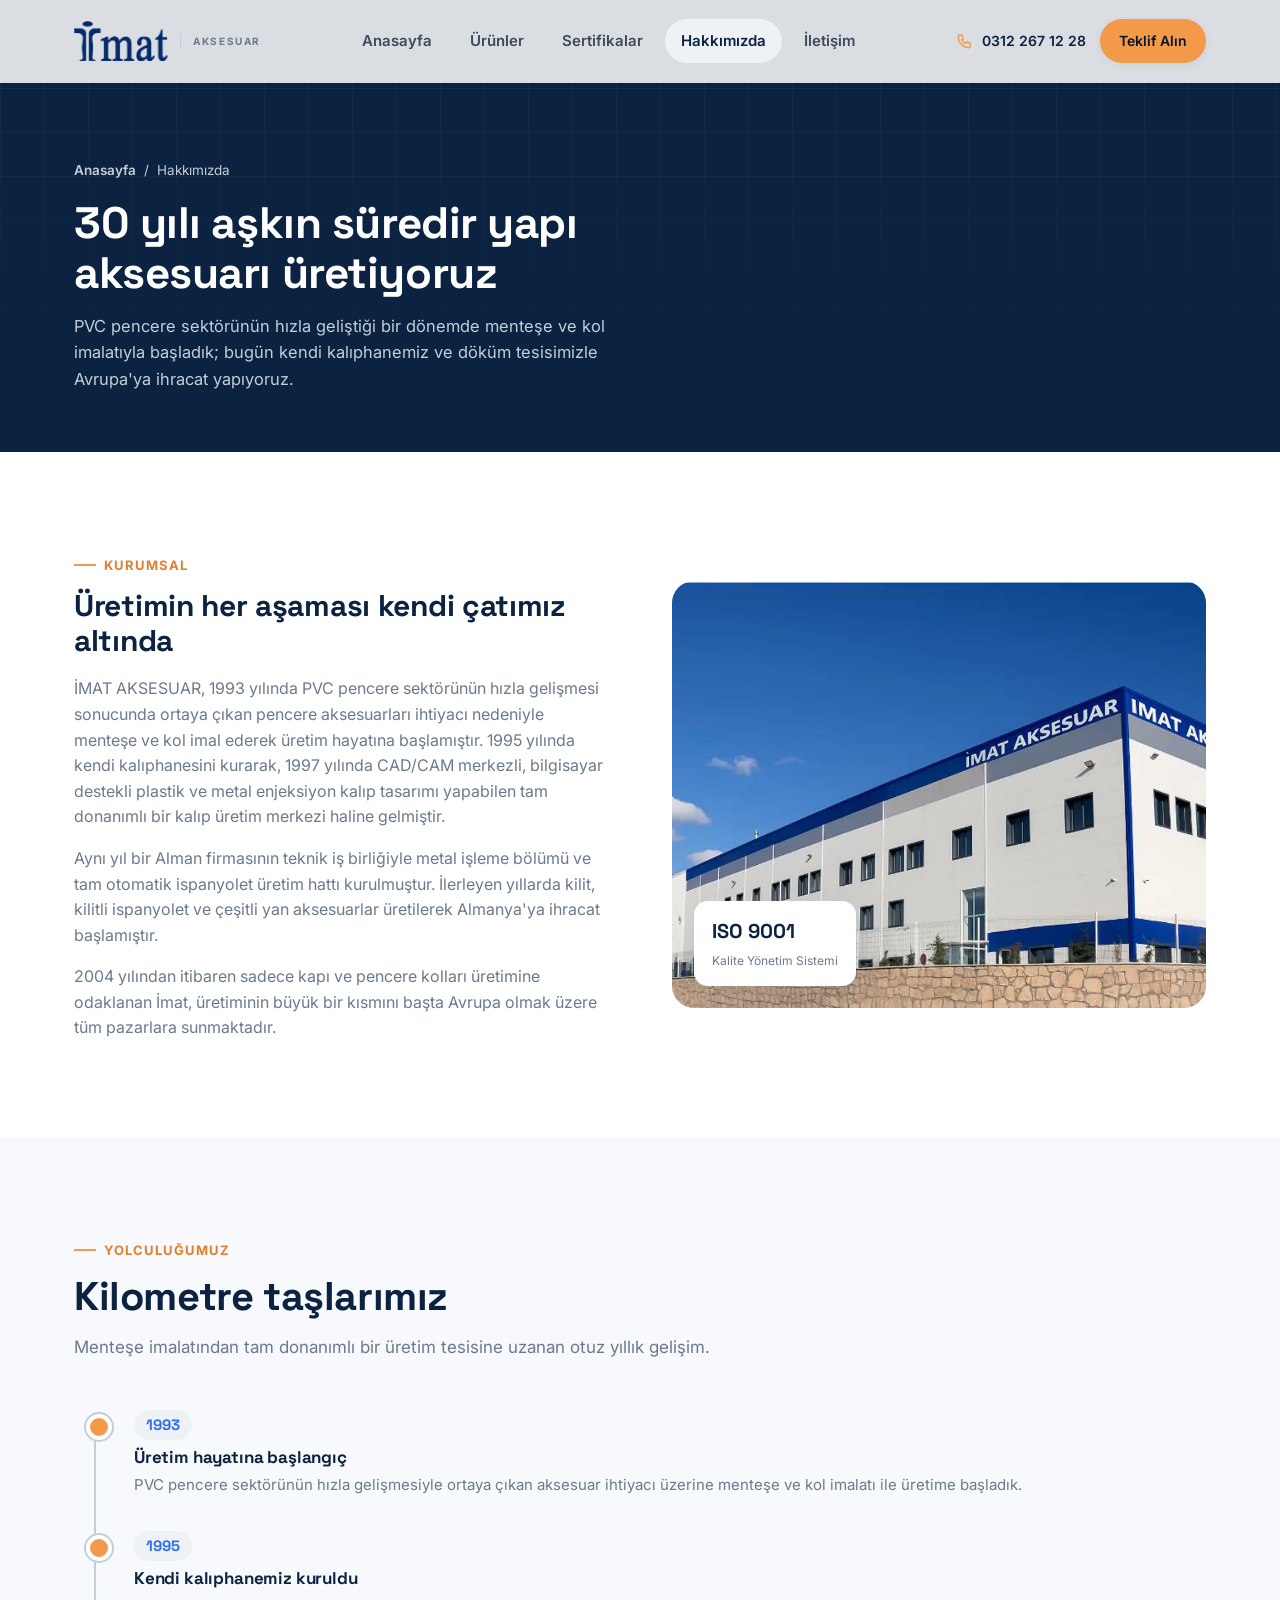
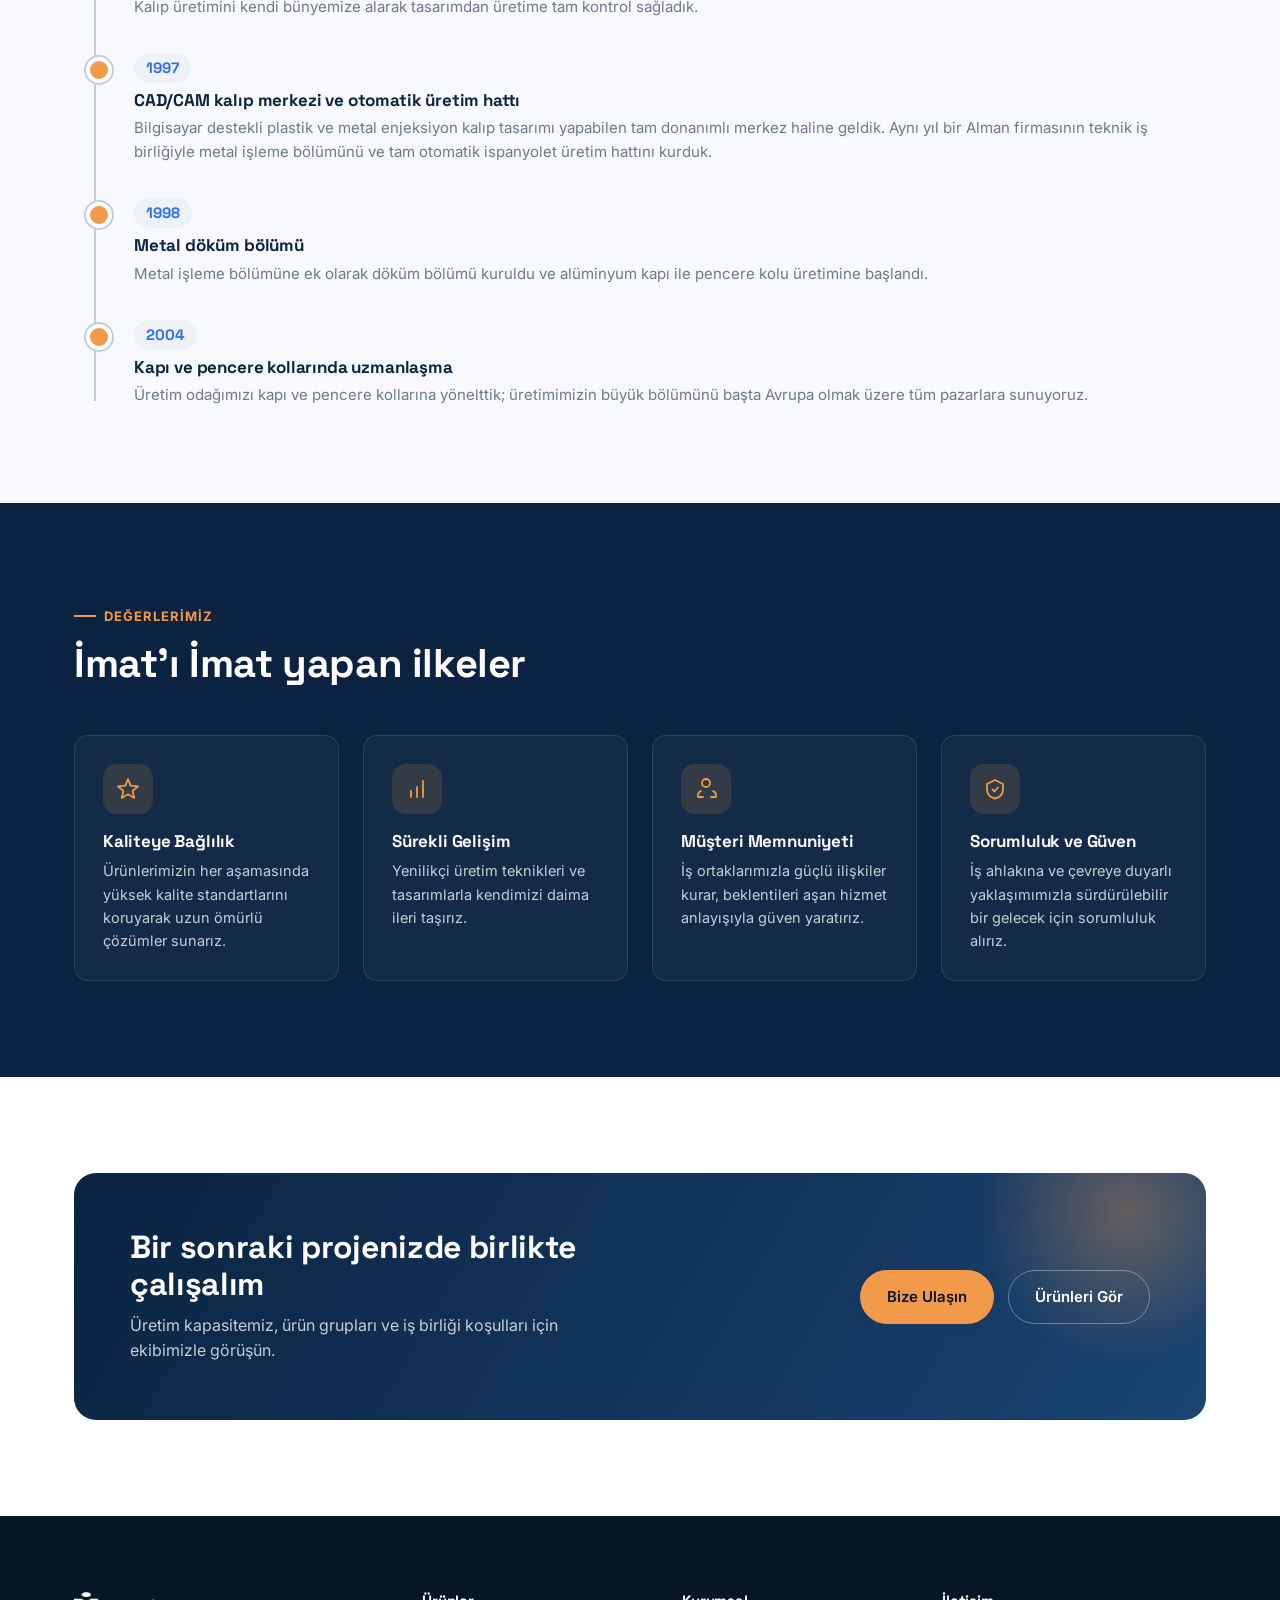
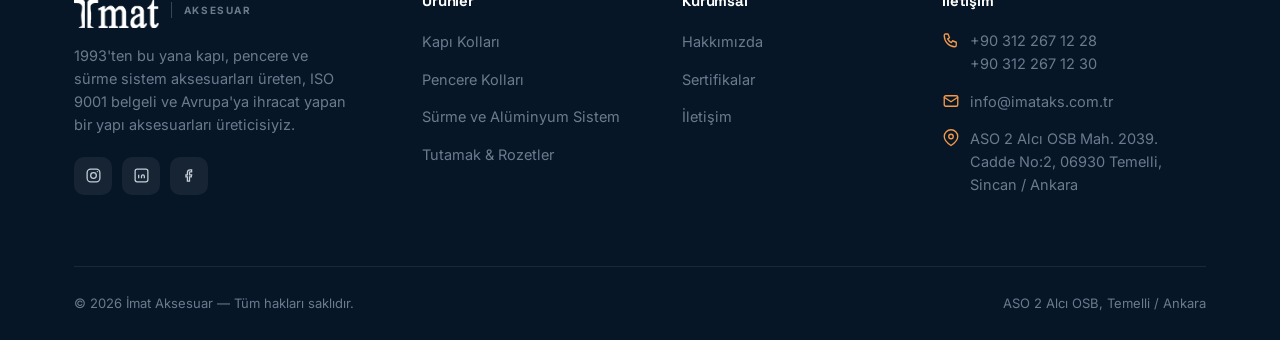
==== hakkimizda.html @ 1dc1c8fb "İmat Aksesuar kurumsal web sitesi yeniden tasarımı Beş sayfalık statik site: anasayfa, ürünler, sert" ====
<!doctype html>
<html lang="tr">
<head>
<meta charset="UTF-8">
<meta name="viewport" content="width=device-width, initial-scale=1.0">
<title>Hakkımızda | İmat Aksesuar</title>
<meta name="description" content="1993'te menteşe ve kol imalatıyla başlayan İmat Aksesuar, kendi kalıphanesi, metal işleme ve döküm bölümleriyle bugün Avrupa'ya kapı ve pencere kolu ihraç ediyor.">
<link rel="icon" href="data:image/svg+xml,<svg xmlns=%22http://www.w3.org/2000/svg%22 viewBox=%220 0 24 24%22><rect width=%2224%22 height=%2224%22 rx=%226%22 fill=%22%230b2340%22/><text x=%2212%22 y=%2217%22 font-size=%2214%22 font-family=%22Georgia,serif%22 fill=%22%23f2994a%22 text-anchor=%22middle%22>İ</text></svg>">
<link rel="preconnect" href="https://fonts.googleapis.com">
<link rel="preconnect" href="https://fonts.gstatic.com" crossorigin>
<link href="https://fonts.googleapis.com/css2?family=Inter:wght@400;500;600;700;800&family=Space+Grotesk:wght@500;600;700&display=swap" rel="stylesheet">
<link rel="stylesheet" href="css/style.css">
</head>
<body>

<header class="site-header">
  <div class="container header-inner">
    <a href="index.html" class="logo">
      <img src="assets/imat-logo.webp" alt="İmat Aksesuar">
      <span class="logo-sub">Aksesuar</span>
    </a>
    <nav class="main-nav">
      <a href="index.html">Anasayfa</a>
      <a href="urunler.html">Ürünler</a>
      <a href="sertifikalar.html">Sertifikalar</a>
      <a href="hakkimizda.html" class="active">Hakkımızda</a>
      <a href="iletisim.html">İletişim</a>
    </nav>
    <div class="header-actions">
      <a href="tel:+903122671228" class="header-phone">
        <svg viewBox="0 0 24 24" fill="none" stroke="currentColor" stroke-width="1.8" stroke-linecap="round" stroke-linejoin="round"><path d="M4 4h4l2 5-2.5 1.5a11 11 0 0 0 5 5L14 13l5 2v4a2 2 0 0 1-2 2C9.6 21 3 14.4 3 6a2 2 0 0 1 1-2z"/></svg>
        0312 267 12 28
      </a>
      <a href="iletisim.html" class="btn btn--primary btn--sm">Teklif Alın</a>
      <button class="nav-toggle" aria-label="Menü" aria-expanded="false">
        <svg viewBox="0 0 24 24" fill="none" stroke="currentColor" stroke-width="1.8" stroke-linecap="round"><path d="M3 6h18M3 12h18M3 18h18"/></svg>
      </button>
    </div>
  </div>
</header>

<section class="page-header">
  <div class="container">
    <div class="breadcrumb"><a href="index.html">Anasayfa</a> <span>/</span> <span>Hakkımızda</span></div>
    <h1>30 yılı aşkın süredir yapı aksesuarı üretiyoruz</h1>
    <p>PVC pencere sektörünün hızla geliştiği bir dönemde menteşe ve kol imalatıyla başladık; bugün kendi kalıphanemiz ve döküm tesisimizle Avrupa'ya ihracat yapıyoruz.</p>
  </div>
</section>

<section class="section">
  <div class="container">
    <div class="split">
      <div class="reveal">
        <div class="eyebrow">Kurumsal</div>
        <h2 style="font-size:30px;margin-bottom:18px;">Üretimin her aşaması kendi çatımız altında</h2>
        <p style="color:var(--gray-500);font-size:16px;margin-bottom:16px;">İMAT AKSESUAR, 1993 yılında PVC pencere sektörünün hızla gelişmesi sonucunda ortaya çıkan pencere aksesuarları ihtiyacı nedeniyle menteşe ve kol imal ederek üretim hayatına başlamıştır. 1995 yılında kendi kalıphanesini kurarak, 1997 yılında CAD/CAM merkezli, bilgisayar destekli plastik ve metal enjeksiyon kalıp tasarımı yapabilen tam donanımlı bir kalıp üretim merkezi haline gelmiştir.</p>
        <p style="color:var(--gray-500);font-size:16px;margin-bottom:16px;">Aynı yıl bir Alman firmasının teknik iş birliğiyle metal işleme bölümü ve tam otomatik ispanyolet üretim hattı kurulmuştur. İlerleyen yıllarda kilit, kilitli ispanyolet ve çeşitli yan aksesuarlar üretilerek Almanya'ya ihracat başlamıştır.</p>
        <p style="color:var(--gray-500);font-size:16px;">2004 yılından itibaren sadece kapı ve pencere kolları üretimine odaklanan İmat, üretiminin büyük bir kısmını başta Avrupa olmak üzere tüm pazarlara sunmaktadır.</p>
      </div>
      <div class="split-media reveal">
        <img src="assets/fabrika.webp" alt="İmat Aksesuar üretim tesisi, Temelli / Ankara" loading="lazy">
        <div class="badge-chip"><div><b>ISO 9001</b><span>Kalite Yönetim Sistemi</span></div></div>
      </div>
    </div>
  </div>
</section>

<!-- TARİHÇE -->
<section class="section section--alt">
  <div class="container">
    <div class="section-head reveal">
      <div class="eyebrow">Yolculuğumuz</div>
      <h2>Kilometre taşlarımız</h2>
      <p>Menteşe imalatından tam donanımlı bir üretim tesisine uzanan otuz yıllık gelişim.</p>
    </div>
    <div class="timeline reveal">
      <div class="timeline-item">
        <b class="year">1993</b>
        <h4>Üretim hayatına başlangıç</h4>
        <p>PVC pencere sektörünün hızla gelişmesiyle ortaya çıkan aksesuar ihtiyacı üzerine menteşe ve kol imalatı ile üretime başladık.</p>
      </div>
      <div class="timeline-item">
        <b class="year">1995</b>
        <h4>Kendi kalıphanemiz kuruldu</h4>
        <p>Kalıp üretimini kendi bünyemize alarak tasarımdan üretime tam kontrol sağladık.</p>
      </div>
      <div class="timeline-item">
        <b class="year">1997</b>
        <h4>CAD/CAM kalıp merkezi ve otomatik üretim hattı</h4>
        <p>Bilgisayar destekli plastik ve metal enjeksiyon kalıp tasarımı yapabilen tam donanımlı merkez haline geldik. Aynı yıl bir Alman firmasının teknik iş birliğiyle metal işleme bölümünü ve tam otomatik ispanyolet üretim hattını kurduk.</p>
      </div>
      <div class="timeline-item">
        <b class="year">1998</b>
        <h4>Metal döküm bölümü</h4>
        <p>Metal işleme bölümüne ek olarak döküm bölümü kuruldu ve alüminyum kapı ile pencere kolu üretimine başlandı.</p>
      </div>
      <div class="timeline-item">
        <b class="year">2004</b>
        <h4>Kapı ve pencere kollarında uzmanlaşma</h4>
        <p>Üretim odağımızı kapı ve pencere kollarına yönelttik; üretimimizin büyük bölümünü başta Avrupa olmak üzere tüm pazarlara sunuyoruz.</p>
      </div>
    </div>
  </div>
</section>

<!-- DEĞERLER -->
<section class="section section--dark">
  <div class="container">
    <div class="section-head reveal">
      <div class="eyebrow">Değerlerimiz</div>
      <h2>İmat'ı İmat yapan ilkeler</h2>
    </div>
    <div class="grid-4">
      <div class="feature-card reveal">
        <div class="icon-wrap"><svg viewBox="0 0 24 24" fill="none" stroke="currentColor" stroke-width="1.8" stroke-linecap="round" stroke-linejoin="round"><path d="M12 2l2.6 6.6L22 9.3l-5.4 4.7L18.2 21 12 17.3 5.8 21l1.6-7-5.4-4.7 7.4-.7z"/></svg></div>
        <h3>Kaliteye Bağlılık</h3>
        <p>Ürünlerimizin her aşamasında yüksek kalite standartlarını koruyarak uzun ömürlü çözümler sunarız.</p>
      </div>
      <div class="feature-card reveal">
        <div class="icon-wrap"><svg viewBox="0 0 24 24" fill="none" stroke="currentColor" stroke-width="1.8" stroke-linecap="round" stroke-linejoin="round"><path d="M12 20V10M18 20V4M6 20v-6"/></svg></div>
        <h3>Sürekli Gelişim</h3>
        <p>Yenilikçi üretim teknikleri ve tasarımlarla kendimizi daima ileri taşırız.</p>
      </div>
      <div class="feature-card reveal">
        <div class="icon-wrap"><svg viewBox="0 0 24 24" fill="none" stroke="currentColor" stroke-width="1.8" stroke-linecap="round" stroke-linejoin="round"><path d="M17 20h5v-2a4 4 0 0 0-3-3.87M9 20H4v-2a4 4 0 0 1 3-3.87m5-4.13a4 4 0 1 0 0-8 4 4 0 0 0 0 8z"/></svg></div>
        <h3>Müşteri Memnuniyeti</h3>
        <p>İş ortaklarımızla güçlü ilişkiler kurar, beklentileri aşan hizmet anlayışıyla güven yaratırız.</p>
      </div>
      <div class="feature-card reveal">
        <div class="icon-wrap"><svg viewBox="0 0 24 24" fill="none" stroke="currentColor" stroke-width="1.8" stroke-linecap="round" stroke-linejoin="round"><path d="M12 3l8 4v5c0 5-3.4 8.4-8 9.5C7.4 20.4 4 17 4 12V7z"/><path d="M9.5 12.5l2 2 3.5-4"/></svg></div>
        <h3>Sorumluluk ve Güven</h3>
        <p>İş ahlakına ve çevreye duyarlı yaklaşımımızla sürdürülebilir bir gelecek için sorumluluk alırız.</p>
      </div>
    </div>
  </div>
</section>

<section class="section">
  <div class="container">
    <div class="cta-banner reveal">
      <div>
        <h2>Bir sonraki projenizde birlikte çalışalım</h2>
        <p>Üretim kapasitemiz, ürün grupları ve iş birliği koşulları için ekibimizle görüşün.</p>
      </div>
      <div class="cta-actions">
        <a href="iletisim.html" class="btn btn--primary">Bize Ulaşın</a>
        <a href="urunler.html" class="btn btn--ghost">Ürünleri Gör</a>
      </div>
    </div>
  </div>
</section>

<footer class="site-footer">
  <div class="container">
    <div class="footer-grid">
      <div class="footer-brand">
        <a href="index.html" class="logo"><img src="assets/imat-logo.webp" alt="İmat Aksesuar"><span class="logo-sub">Aksesuar</span></a>
        <p>1993'ten bu yana kapı, pencere ve sürme sistem aksesuarları üreten, ISO 9001 belgeli ve Avrupa'ya ihracat yapan bir yapı aksesuarları üreticisiyiz.</p>
        <div class="footer-social">
          <a href="#" aria-label="Instagram"><svg viewBox="0 0 24 24" fill="none" stroke="currentColor" stroke-width="1.8"><rect x="3" y="3" width="18" height="18" rx="5"/><circle cx="12" cy="12" r="4"/><circle cx="17.5" cy="6.5" r="1" fill="currentColor" stroke="none"/></svg></a>
          <a href="#" aria-label="LinkedIn"><svg viewBox="0 0 24 24" fill="none" stroke="currentColor" stroke-width="1.8"><rect x="3" y="3" width="18" height="18" rx="3"/><path d="M8 11v5M8 8v.01M12 16v-3a2 2 0 0 1 4 0v3M12 13v3"/></svg></a>
          <a href="#" aria-label="Facebook"><svg viewBox="0 0 24 24" fill="none" stroke="currentColor" stroke-width="1.8"><path d="M15 4h-2a4 4 0 0 0-4 4v3H7v3h2v6h3v-6h2.5l.5-3H12V8a1 1 0 0 1 1-1h2z"/></svg></a>
        </div>
      </div>
      <div class="footer-col">
        <h4>Ürünler</h4>
        <ul>
          <li><a href="urunler.html#kapi-kollari">Kapı Kolları</a></li>
          <li><a href="urunler.html#pencere-kollari">Pencere Kolları</a></li>
          <li><a href="urunler.html#surme-sistem">Sürme ve Alüminyum Sistem</a></li>
          <li><a href="urunler.html#tutamak-rozetler">Tutamak &amp; Rozetler</a></li>
        </ul>
      </div>
      <div class="footer-col">
        <h4>Kurumsal</h4>
        <ul>
          <li><a href="hakkimizda.html">Hakkımızda</a></li>
          <li><a href="sertifikalar.html">Sertifikalar</a></li>
          <li><a href="iletisim.html">İletişim</a></li>
        </ul>
      </div>
      <div class="footer-col">
        <h4>İletişim</h4>
        <div class="contact-line"><svg viewBox="0 0 24 24" fill="none" stroke="currentColor" stroke-width="1.8" stroke-linecap="round" stroke-linejoin="round"><path d="M4 4h4l2 5-2.5 1.5a11 11 0 0 0 5 5L14 13l5 2v4a2 2 0 0 1-2 2C9.6 21 3 14.4 3 6a2 2 0 0 1 1-2z"/></svg> <span>+90 312 267 12 28<br>+90 312 267 12 30</span></div>
        <div class="contact-line"><svg viewBox="0 0 24 24" fill="none" stroke="currentColor" stroke-width="1.8" stroke-linecap="round" stroke-linejoin="round"><rect x="3" y="5" width="18" height="14" rx="2"/><path d="m3 7 9 6 9-6"/></svg> <span>info@imataks.com.tr</span></div>
        <div class="contact-line"><svg viewBox="0 0 24 24" fill="none" stroke="currentColor" stroke-width="1.8" stroke-linecap="round" stroke-linejoin="round"><path d="M21 10c0 6-9 12-9 12s-9-6-9-12a9 9 0 0 1 18 0z"/><circle cx="12" cy="10" r="3"/></svg> <span>ASO 2 Alcı OSB Mah. 2039. Cadde No:2, 06930 Temelli, Sincan / Ankara</span></div>
      </div>
    </div>
    <div class="footer-bottom">
      <span>&copy; <span id="year"></span> İmat Aksesuar — Tüm hakları saklıdır.</span>
      <span>ASO 2 Alcı OSB, Temelli / Ankara</span>
    </div>
  </div>
</footer>

<button class="back-to-top" aria-label="Yukarı çık">
  <svg viewBox="0 0 24 24" fill="none" stroke="currentColor" stroke-width="2" stroke-linecap="round" stroke-linejoin="round"><path d="M12 19V5M5 12l7-7 7 7"/></svg>
</button>

<script>document.getElementById('year').textContent = new Date().getFullYear();</script>
<script src="js/main.js"></script>
</body>
</html>
---- css/style.css ----
/* ==========================================================================
   İmat Aksesuar — Design System
   ========================================================================== */

:root {
  --navy-950: #071627;
  --navy-900: #0b2340;
  --navy-800: #123255;
  --navy-700: #1a4472;
  --blue-600: #2f6fed;
  --blue-500: #4a86f7;
  --amber-500: #f2994a;
  --amber-600: #e07f2e;
  --gray-900: #16202b;
  --gray-700: #3d4a5c;
  --gray-500: #6b7a8d;
  --gray-300: #c4ced9;
  --gray-100: #eef2f7;
  --gray-50: #f7f9fc;
  --white: #ffffff;

  --font-head: 'Space Grotesk', 'Inter', system-ui, sans-serif;
  --font-body: 'Inter', system-ui, -apple-system, sans-serif;

  --radius-sm: 8px;
  --radius-md: 14px;
  --radius-lg: 22px;

  --shadow-sm: 0 2px 10px rgba(11, 35, 64, 0.06);
  --shadow-md: 0 12px 30px rgba(11, 35, 64, 0.10);
  --shadow-lg: 0 24px 60px rgba(11, 35, 64, 0.18);

  --container: 1180px;
}

* { box-sizing: border-box; margin: 0; padding: 0; }

html { scroll-behavior: smooth; }

body {
  font-family: var(--font-body);
  color: var(--gray-900);
  background: var(--white);
  line-height: 1.6;
  -webkit-font-smoothing: antialiased;
  overflow-x: hidden;
}

img, svg { max-width: 100%; display: block; }

a { text-decoration: none; color: inherit; }

ul { list-style: none; }

h1, h2, h3, h4 {
  font-family: var(--font-head);
  font-weight: 700;
  line-height: 1.15;
  color: var(--navy-900);
  letter-spacing: -0.01em;
}

.container {
  width: 100%;
  max-width: var(--container);
  margin: 0 auto;
  padding: 0 24px;
}

.section { padding: 96px 0; }
.section--tight { padding: 64px 0; }
.section--dark { background: var(--navy-900); color: var(--gray-300); }
.section--dark h2, .section--dark h3 { color: var(--white); }
.section--alt { background: var(--gray-50); }

.eyebrow {
  display: inline-flex;
  align-items: center;
  gap: 8px;
  font-size: 13px;
  font-weight: 700;
  letter-spacing: 0.08em;
  text-transform: uppercase;
  color: var(--amber-600);
  margin-bottom: 14px;
}
.eyebrow::before {
  content: "";
  width: 22px;
  height: 2px;
  background: var(--amber-500);
  display: inline-block;
}
.section--dark .eyebrow { color: var(--amber-500); }

.section-head { max-width: 640px; margin-bottom: 48px; }
.section-head.center { margin-left: auto; margin-right: auto; text-align: center; }
.section-head h2 { font-size: clamp(28px, 3.4vw, 40px); margin-bottom: 14px; }
.section-head p { color: var(--gray-500); font-size: 17px; }
.section--dark .section-head p { color: var(--gray-300); }

/* Buttons */
.btn {
  display: inline-flex;
  align-items: center;
  gap: 10px;
  padding: 14px 26px;
  border-radius: 999px;
  font-weight: 600;
  font-size: 15px;
  border: 1px solid transparent;
  cursor: pointer;
  transition: transform .18s ease, box-shadow .18s ease, background .18s ease, color .18s ease, border-color .18s ease;
  white-space: nowrap;
}
.btn svg { width: 18px; height: 18px; }
.btn--primary { background: var(--amber-500); color: var(--navy-950); box-shadow: var(--shadow-sm); }
.btn--primary:hover { background: var(--amber-600); transform: translateY(-2px); box-shadow: var(--shadow-md); }
.btn--dark { background: var(--navy-900); color: var(--white); }
.btn--dark:hover { background: var(--navy-800); transform: translateY(-2px); box-shadow: var(--shadow-md); }
.btn--ghost { background: transparent; border-color: rgba(255,255,255,0.35); color: var(--white); }
.btn--ghost:hover { background: rgba(255,255,255,0.12); border-color: rgba(255,255,255,0.6); }
.btn--outline { background: transparent; border-color: var(--gray-300); color: var(--navy-900); }
.btn--outline:hover { border-color: var(--navy-900); background: var(--gray-50); }
.btn--sm { padding: 10px 18px; font-size: 14px; }
.btn--block { width: 100%; justify-content: center; }

/* ==========================================================================
   Header
   ========================================================================== */
.site-header {
  position: fixed;
  top: 0; left: 0; right: 0;
  z-index: 1000;
  background: rgba(255,255,255,0.85);
  backdrop-filter: blur(10px);
  border-bottom: 1px solid transparent;
  transition: box-shadow .25s ease, border-color .25s ease, background .25s ease;
}
.site-header.is-scrolled {
  box-shadow: 0 4px 24px rgba(11,35,64,0.08);
  border-color: var(--gray-100);
}
.header-inner {
  display: flex;
  align-items: center;
  justify-content: space-between;
  height: 82px;
}
.logo {
  display: flex;
  align-items: center;
  gap: 12px;
}
.logo img { height: 40px; width: auto; }
.logo .logo-sub {
  display: block;
  font-family: var(--font-body);
  font-size: 10px;
  font-weight: 700;
  letter-spacing: 0.16em;
  color: var(--gray-500);
  text-transform: uppercase;
  padding-left: 12px;
  border-left: 1px solid var(--gray-300);
}
.site-footer .logo img { filter: brightness(0) invert(1); height: 36px; }
.site-footer .logo .logo-sub { color: var(--gray-500); border-left-color: rgba(255,255,255,0.2); }

.main-nav { display: flex; align-items: center; gap: 6px; }
.main-nav a {
  padding: 10px 16px;
  border-radius: 999px;
  font-weight: 600;
  font-size: 15px;
  color: var(--gray-700);
  transition: background .18s ease, color .18s ease;
}
.main-nav a:hover, .main-nav a.active { background: var(--gray-100); color: var(--navy-900); }

.header-actions { display: flex; align-items: center; gap: 14px; }
.header-phone {
  display: flex;
  align-items: center;
  gap: 8px;
  font-weight: 600;
  font-size: 14px;
  color: var(--navy-900);
}
.header-phone svg { width: 18px; height: 18px; color: var(--amber-500); }

.nav-toggle {
  display: none;
  width: 42px; height: 42px;
  border-radius: 10px;
  border: 1px solid var(--gray-300);
  background: var(--white);
  align-items: center;
  justify-content: center;
  cursor: pointer;
}
.nav-toggle svg { width: 20px; height: 20px; }

/* ==========================================================================
   Hero
   ========================================================================== */
.hero {
  position: relative;
  padding: 168px 0 100px;
  background:
    linear-gradient(100deg, rgba(7,22,39,0.95) 0%, rgba(7,22,39,0.86) 42%, rgba(7,22,39,0.45) 72%, rgba(7,22,39,0.30) 100%),
    url("../assets/hero.webp") center/cover no-repeat;
  color: var(--white);
  overflow: hidden;
}
.hero::after {
  content: "";
  position: absolute;
  inset: 0;
  background-image:
    linear-gradient(rgba(255,255,255,0.04) 1px, transparent 1px),
    linear-gradient(90deg, rgba(255,255,255,0.04) 1px, transparent 1px);
  background-size: 44px 44px;
  mask-image: linear-gradient(180deg, black, transparent 75%);
  pointer-events: none;
}
.hero-grid {
  position: relative;
  z-index: 1;
  display: grid;
  grid-template-columns: 1.05fr 0.95fr;
  gap: 48px;
  align-items: center;
}
.hero-badge {
  display: inline-flex;
  align-items: center;
  gap: 10px;
  background: rgba(255,255,255,0.08);
  border: 1px solid rgba(255,255,255,0.16);
  padding: 8px 16px 8px 8px;
  border-radius: 999px;
  font-size: 13px;
  font-weight: 600;
  margin-bottom: 26px;
}
.hero-badge span.dot {
  width: 26px; height: 26px;
  border-radius: 50%;
  background: var(--amber-500);
  display: flex; align-items: center; justify-content: center;
  color: var(--navy-950);
  font-size: 12px;
  font-weight: 800;
}
.hero h1 {
  color: var(--white);
  font-size: clamp(34px, 4.6vw, 56px);
  margin-bottom: 22px;
}
.hero h1 em { color: var(--amber-500); font-style: normal; }
.hero p.lead {
  font-size: 18px;
  color: var(--gray-300);
  max-width: 540px;
  margin-bottom: 34px;
}
.hero-actions { display: flex; gap: 14px; flex-wrap: wrap; margin-bottom: 52px; }

.hero-stats {
  display: grid;
  grid-template-columns: repeat(4, 1fr);
  gap: 18px;
  border-top: 1px solid rgba(255,255,255,0.14);
  padding-top: 30px;
}
.hero-stats .stat b {
  display: block;
  font-family: var(--font-head);
  font-size: 26px;
  color: var(--white);
}
.hero-stats .stat span {
  font-size: 13px;
  color: var(--gray-300);
}

.hero-visual {
  position: relative;
  aspect-ratio: 1/1;
  display: flex;
  align-items: center;
  justify-content: center;
}
.hero-visual .ring {
  position: absolute;
  border-radius: 50%;
  border: 1px dashed rgba(255,255,255,0.18);
  animation: spin 60s linear infinite;
}
.hero-visual .ring.r1 { inset: 0; }
.hero-visual .ring.r2 { inset: 14%; border-color: rgba(255,255,255,0.12); animation-direction: reverse; animation-duration: 45s; }
@keyframes spin { to { transform: rotate(360deg); } }
@media (prefers-reduced-motion: reduce) { .hero-visual .ring { animation: none; } }

.hero-visual .plate {
  position: relative;
  width: 76%;
  background: rgba(255,255,255,0.94);
  border: 1px solid rgba(255,255,255,0.5);
  border-radius: 28px;
  padding: 10px;
  overflow: hidden;
  box-shadow: var(--shadow-lg);
  animation: floaty 6s ease-in-out infinite;
}
@keyframes floaty { 0%,100% { transform: translateY(0); } 50% { transform: translateY(-12px); } }
@media (prefers-reduced-motion: reduce) { .hero-visual .plate { animation: none; } }
.hero-visual .plate img { width: 100%; height: auto; transform: scale(1.5); }
.hero-float {
  position: absolute;
  background: var(--white);
  color: var(--navy-900);
  border-radius: var(--radius-md);
  padding: 14px 18px;
  box-shadow: var(--shadow-lg);
  display: flex;
  align-items: center;
  gap: 12px;
  font-size: 13px;
  font-weight: 700;
}
.hero-float svg { width: 22px; height: 22px; color: var(--amber-600); }
.hero-float.f1 { top: 6%; left: -6%; }
.hero-float.f2 { bottom: 8%; right: -8%; }

/* ==========================================================================
   Product cards
   ========================================================================== */
.grid-4 { display: grid; grid-template-columns: repeat(4, 1fr); gap: 24px; }
.grid-3 { display: grid; grid-template-columns: repeat(3, 1fr); gap: 24px; }
.grid-2 { display: grid; grid-template-columns: repeat(2, 1fr); gap: 24px; }

.product-card {
  background: var(--white);
  border: 1px solid var(--gray-100);
  border-radius: var(--radius-lg);
  overflow: hidden;
  box-shadow: var(--shadow-sm);
  transition: transform .22s ease, box-shadow .22s ease, border-color .22s ease;
  display: flex;
  flex-direction: column;
}
.product-card:hover { transform: translateY(-6px); box-shadow: var(--shadow-md); border-color: transparent; }
.product-card .thumb {
  background: var(--gray-50);
  border-bottom: 1px solid var(--gray-100);
  aspect-ratio: 4/3;
  display: flex; align-items: center; justify-content: center;
  padding: 18px;
  overflow: hidden;
}
.product-card .thumb img {
  width: 100%; height: 100%;
  object-fit: contain;
  transform: scale(1.5);
  transition: transform .35s ease;
}
.product-card:hover .thumb img { transform: scale(1.62); }
.product-card .card-body { padding: 26px; display: flex; flex-direction: column; flex: 1; }
.product-card .card-body .card-link { margin-top: auto; }
.product-card h3 { font-size: 19px; margin-bottom: 10px; }
.product-card p { color: var(--gray-500); font-size: 15px; margin-bottom: 18px; }
.product-card .card-link {
  display: inline-flex; align-items: center; gap: 6px;
  font-weight: 700; font-size: 14px; color: var(--blue-600);
}
.product-card .card-link svg { width: 16px; height: 16px; transition: transform .18s ease; }
.product-card:hover .card-link svg { transform: translateX(4px); }

/* Feature / value cards */
.feature-card {
  padding: 28px;
  border-radius: var(--radius-md);
  background: rgba(255,255,255,0.04);
  border: 1px solid rgba(255,255,255,0.1);
}
.feature-card .icon-wrap {
  width: 50px; height: 50px;
  border-radius: 14px;
  background: rgba(242,153,74,0.14);
  color: var(--amber-500);
  display: flex; align-items: center; justify-content: center;
  margin-bottom: 18px;
}
.feature-card .icon-wrap svg { width: 24px; height: 24px; }
.feature-card h3 { font-size: 17px; margin-bottom: 8px; }
.feature-card p { font-size: 14.5px; color: var(--gray-300); }

.feature-card.light { background: var(--white); border: 1px solid var(--gray-100); box-shadow: var(--shadow-sm); }
.feature-card.light .icon-wrap { background: var(--gray-100); color: var(--navy-800); }
.feature-card.light h3 { color: var(--navy-900); }
.feature-card.light p { color: var(--gray-500); }

/* ==========================================================================
   About / split sections
   ========================================================================== */
.split {
  display: grid;
  grid-template-columns: 1fr 1fr;
  gap: 64px;
  align-items: center;
}
.split-media {
  position: relative;
  border-radius: var(--radius-lg);
  overflow: hidden;
  background: var(--gray-100);
  aspect-ratio: 4/3.2;
}
.split-media > img { width: 100%; height: 100%; object-fit: cover; }
.split-media .badge-chip {
  position: absolute;
  bottom: 22px; left: 22px;
  background: var(--white);
  border-radius: var(--radius-md);
  padding: 14px 18px;
  box-shadow: var(--shadow-lg);
  display: flex; align-items: center; gap: 12px;
}
.split-media .badge-chip b { font-family: var(--font-head); font-size: 20px; color: var(--navy-900); display:block; }
.split-media .badge-chip span { font-size: 12px; color: var(--gray-500); }

.check-list li {
  display: flex;
  align-items: flex-start;
  gap: 12px;
  margin-bottom: 14px;
  font-size: 15px;
  color: var(--gray-700);
}
.check-list li svg {
  width: 20px; height: 20px;
  color: var(--amber-600);
  flex-shrink: 0;
  margin-top: 2px;
}

/* ==========================================================================
   Timeline
   ========================================================================== */
.timeline { position: relative; margin-top: 20px; }
.timeline::before {
  content: "";
  position: absolute;
  left: 20px;
  top: 6px; bottom: 6px;
  width: 2px;
  background: var(--gray-300);
}
.timeline-item {
  position: relative;
  padding-left: 60px;
  margin-bottom: 34px;
}
.timeline-item:last-child { margin-bottom: 0; }
.timeline-item::before {
  content: "";
  position: absolute;
  left: 12px; top: 4px;
  width: 18px; height: 18px;
  border-radius: 50%;
  background: var(--amber-500);
  border: 4px solid var(--white);
  box-shadow: 0 0 0 2px var(--gray-300);
}
.timeline-item b.year {
  display: inline-block;
  font-family: var(--font-head);
  font-size: 15px;
  color: var(--blue-600);
  background: var(--gray-100);
  padding: 3px 12px;
  border-radius: 999px;
  margin-bottom: 8px;
}
.timeline-item h4 { font-size: 17px; margin-bottom: 6px; }
.timeline-item p { color: var(--gray-500); font-size: 15px; }

/* ==========================================================================
   Stats strip
   ========================================================================== */
.stats-strip {
  display: grid;
  grid-template-columns: repeat(4, 1fr);
  gap: 24px;
  padding: 40px;
  background: var(--gray-50);
  border-radius: var(--radius-lg);
}
.stats-strip .stat { text-align: center; }
.stats-strip .stat b { display:block; font-family: var(--font-head); font-size: 30px; color: var(--navy-900); }
.stats-strip .stat span { font-size: 13.5px; color: var(--gray-500); }

/* ==========================================================================
   Certificates
   ========================================================================== */
.cert-card {
  display: flex;
  gap: 24px;
  align-items: flex-start;
  background: var(--white);
  border: 1px solid var(--gray-100);
  border-radius: var(--radius-lg);
  padding: 26px;
  box-shadow: var(--shadow-sm);
  transition: transform .22s ease, box-shadow .22s ease;
}
.cert-card:hover { transform: translateY(-4px); box-shadow: var(--shadow-md); }
.cert-thumb {
  width: 130px;
  flex-shrink: 0;
  border-radius: var(--radius-sm);
  border: 1px solid var(--gray-300);
  overflow: hidden;
  background: var(--white);
  cursor: zoom-in;
  display: block;
}
.cert-thumb img { width: 100%; height: auto; display: block; }
.cert-card h3 { font-size: 18px; margin-bottom: 6px; }
.cert-meta { font-size: 12.5px; color: var(--gray-500); margin-bottom: 12px; }
.cert-meta b { color: var(--navy-900); font-weight: 600; }

/* Lightbox */
.lightbox {
  position: fixed; inset: 0; z-index: 2000;
  background: rgba(7,22,39,0.9);
  display: none;
  align-items: center; justify-content: center;
  padding: 40px 24px;
  cursor: zoom-out;
}
.lightbox.open { display: flex; }
.lightbox img { max-width: min(760px, 92vw); max-height: 88vh; border-radius: var(--radius-sm); box-shadow: var(--shadow-lg); }
.lightbox-close {
  position: absolute; top: 22px; right: 26px;
  width: 44px; height: 44px; border-radius: 50%;
  background: rgba(255,255,255,0.14); border: none; color: var(--white);
  display: flex; align-items: center; justify-content: center; cursor: pointer;
}
.lightbox-close svg { width: 22px; height: 22px; }
.cert-card p { color: var(--gray-500); font-size: 14.5px; margin-bottom: 14px; }
.cert-card .cert-status {
  display: inline-flex; align-items: center; gap: 6px;
  font-size: 12.5px; font-weight: 700; color: #1a8f4c;
  background: #e8f8ee; padding: 5px 12px; border-radius: 999px;
}

/* ==========================================================================
   CTA banner
   ========================================================================== */
.cta-banner {
  background: linear-gradient(120deg, var(--navy-900), var(--navy-700));
  border-radius: var(--radius-lg);
  padding: 56px;
  display: flex;
  align-items: center;
  justify-content: space-between;
  gap: 32px;
  color: var(--white);
  position: relative;
  overflow: hidden;
}
.cta-banner::before {
  content: "";
  position: absolute;
  width: 320px; height: 320px;
  background: radial-gradient(circle, rgba(242,153,74,0.35), transparent 65%);
  right: -80px; top: -120px;
}
.cta-banner h2 { color: var(--white); font-size: clamp(24px, 2.6vw, 32px); margin-bottom: 10px; max-width: 520px; }
.cta-banner p { color: var(--gray-300); max-width: 460px; }
.cta-banner .cta-actions { display: flex; gap: 14px; flex-wrap: wrap; position: relative; z-index: 1; }

/* ==========================================================================
   Forms
   ========================================================================== */
.form-card {
  background: var(--white);
  border: 1px solid var(--gray-100);
  border-radius: var(--radius-lg);
  padding: 38px;
  box-shadow: var(--shadow-md);
}
.form-row { display: grid; grid-template-columns: 1fr 1fr; gap: 18px; margin-bottom: 18px; }
.field { display: flex; flex-direction: column; gap: 8px; margin-bottom: 18px; }
.field label { font-size: 13.5px; font-weight: 600; color: var(--gray-700); }
.field input, .field select, .field textarea {
  border: 1.5px solid var(--gray-300);
  border-radius: var(--radius-sm);
  padding: 13px 16px;
  font-family: var(--font-body);
  font-size: 15px;
  color: var(--gray-900);
  transition: border-color .18s ease, box-shadow .18s ease;
  background: var(--white);
}
.field input:focus, .field select:focus, .field textarea:focus {
  outline: none;
  border-color: var(--blue-600);
  box-shadow: 0 0 0 4px rgba(47,111,237,0.12);
}
.field textarea { resize: vertical; min-height: 130px; }
.form-note { font-size: 13px; color: var(--gray-500); margin-top: 14px; }
.form-success {
  display: none;
  align-items: center;
  gap: 12px;
  background: #e8f8ee;
  color: #1a8f4c;
  border-radius: var(--radius-sm);
  padding: 14px 18px;
  font-size: 14px;
  font-weight: 600;
  margin-bottom: 18px;
}
.form-success.show { display: flex; }
.form-success svg { width: 20px; height: 20px; flex-shrink: 0; }

.contact-info-list { display: flex; flex-direction: column; gap: 18px; }
.contact-info-card {
  display: flex; gap: 16px; align-items: flex-start;
  background: var(--white);
  border: 1px solid var(--gray-100);
  border-radius: var(--radius-md);
  padding: 20px;
  box-shadow: var(--shadow-sm);
}
.contact-info-card .icon-wrap {
  width: 46px; height: 46px; flex-shrink: 0;
  border-radius: 12px;
  background: var(--gray-100);
  color: var(--navy-800);
  display: flex; align-items: center; justify-content: center;
}
.contact-info-card .icon-wrap svg { width: 22px; height: 22px; }
.contact-info-card h4 { font-size: 14.5px; margin-bottom: 4px; color: var(--navy-900); }
.contact-info-card p, .contact-info-card a { font-size: 14.5px; color: var(--gray-500); }
.contact-info-card a:hover { color: var(--blue-600); }

.map-wrap {
  border-radius: var(--radius-lg);
  overflow: hidden;
  border: 1px solid var(--gray-100);
  box-shadow: var(--shadow-sm);
  height: 360px;
}
.map-wrap iframe { width: 100%; height: 100%; border: 0; }

/* Breadcrumb / page header */
.page-header {
  padding: 160px 0 60px;
  background: var(--navy-900);
  color: var(--white);
  position: relative;
  overflow: hidden;
}
.page-header::after {
  content: "";
  position: absolute; inset: 0;
  background-image: linear-gradient(rgba(255,255,255,0.05) 1px, transparent 1px), linear-gradient(90deg, rgba(255,255,255,0.05) 1px, transparent 1px);
  background-size: 44px 44px;
  mask-image: linear-gradient(180deg, black, transparent 80%);
}
.page-header .container { position: relative; z-index: 1; }
.breadcrumb { display: flex; gap: 8px; align-items: center; font-size: 13.5px; color: var(--gray-300); margin-bottom: 16px; }
.breadcrumb a { color: var(--gray-300); font-weight: 600; }
.breadcrumb a:hover { color: var(--white); }
.page-header h1 { color: var(--white); font-size: clamp(30px, 4vw, 44px); max-width: 620px; }
.page-header p { color: var(--gray-300); max-width: 560px; margin-top: 14px; font-size: 16.5px; }

/* Product detail block */
.detail-block { padding: 90px 0; border-bottom: 1px solid var(--gray-100); }
.detail-block:last-of-type { border-bottom: none; }
.detail-grid { display: grid; grid-template-columns: 0.85fr 1.15fr; gap: 60px; align-items: center; }
.detail-grid.reverse { grid-template-columns: 1.15fr 0.85fr; }
.detail-grid.reverse .detail-media { order: 2; }
.detail-media {
  aspect-ratio: 4/3;
  border-radius: var(--radius-lg);
  background: var(--white);
  border: 1px solid var(--gray-100);
  box-shadow: var(--shadow-sm);
  display: flex; align-items: center; justify-content: center;
  padding: 12px;
  overflow: hidden;
}
.detail-media img {
  width: 100%; height: 100%;
  object-fit: contain;
  transform: scale(1.45);
}

.detail-thumbs { display: flex; gap: 12px; margin-top: 18px; flex-wrap: wrap; }
.detail-thumbs span {
  width: 84px; height: 84px;
  display: block;
  overflow: hidden;
  background: var(--white);
  border: 1px solid var(--gray-300);
  border-radius: var(--radius-sm);
  transition: border-color .18s ease, transform .18s ease;
}
.detail-thumbs span:hover { border-color: var(--blue-600); transform: translateY(-3px); }
.detail-thumbs img { width: 100%; height: 100%; object-fit: contain; transform: scale(1.5); }
.detail-tag {
  display: inline-block;
  font-size: 12.5px; font-weight: 700; letter-spacing: 0.06em; text-transform: uppercase;
  color: var(--blue-600); background: rgba(47,111,237,0.1);
  padding: 5px 12px; border-radius: 999px; margin-bottom: 16px;
}
.detail-grid h2 { font-size: 28px; margin-bottom: 16px; }
.detail-grid > div > p.lead-text { color: var(--gray-500); font-size: 16px; margin-bottom: 22px; }

/* ==========================================================================
   Footer
   ========================================================================== */
.site-footer { background: var(--navy-950); color: var(--gray-300); padding-top: 76px; }
.footer-grid {
  display: grid;
  grid-template-columns: 1.4fr 1fr 1fr 1.2fr;
  gap: 40px;
  padding-bottom: 56px;
  border-bottom: 1px solid rgba(255,255,255,0.08);
}
.footer-brand .logo { color: var(--white); margin-bottom: 16px; }
.footer-brand p { font-size: 14.5px; color: var(--gray-500); max-width: 280px; margin-bottom: 20px; }
.footer-social { display: flex; gap: 10px; }
.footer-social a {
  width: 38px; height: 38px; border-radius: 10px;
  background: rgba(255,255,255,0.06);
  display: flex; align-items: center; justify-content: center;
  transition: background .18s ease;
}
.footer-social a:hover { background: var(--amber-500); color: var(--navy-950); }
.footer-social svg { width: 17px; height: 17px; }

.footer-col h4 { color: var(--white); font-size: 15px; margin-bottom: 20px; }
.footer-col ul li { margin-bottom: 12px; }
.footer-col ul li a { font-size: 14.5px; color: var(--gray-500); transition: color .18s ease; }
.footer-col ul li a:hover { color: var(--amber-500); }
.footer-col .contact-line { display: flex; gap: 10px; font-size: 14.5px; color: var(--gray-500); margin-bottom: 14px; }
.footer-col .contact-line svg { width: 18px; height: 18px; color: var(--amber-500); flex-shrink: 0; margin-top: 2px; }

.footer-bottom {
  display: flex; justify-content: space-between; align-items: center;
  padding: 26px 0; font-size: 13px; color: var(--gray-500);
  flex-wrap: wrap; gap: 10px;
}
.footer-bottom a { color: var(--gray-300); }

/* Back to top */
.back-to-top {
  position: fixed;
  right: 26px; bottom: 26px;
  width: 48px; height: 48px;
  border-radius: 50%;
  background: var(--navy-900);
  color: var(--white);
  display: flex; align-items: center; justify-content: center;
  box-shadow: var(--shadow-lg);
  opacity: 0; visibility: hidden;
  transform: translateY(12px);
  transition: opacity .25s ease, transform .25s ease, visibility .25s ease;
  z-index: 900;
  cursor: pointer;
}
.back-to-top.show { opacity: 1; visibility: visible; transform: translateY(0); }
.back-to-top svg { width: 20px; height: 20px; }

/* Reveal animation */
.reveal { opacity: 0; transform: translateY(24px); transition: opacity .7s ease, transform .7s ease; }
.reveal.in { opacity: 1; transform: translateY(0); }

/* ==========================================================================
   Responsive
   ========================================================================== */
@media (max-width: 1080px) {
  .grid-4 { grid-template-columns: repeat(2, 1fr); }
  .hero-grid { grid-template-columns: 1fr; }
  .hero-visual { max-width: 420px; margin: 0 auto; }
  .split, .detail-grid, .detail-grid.reverse { grid-template-columns: 1fr; }
  .detail-grid.reverse .detail-media { order: 0; }
  .detail-media { max-width: 420px; margin: 0 auto; width: 100%; }
  .footer-grid { grid-template-columns: 1fr 1fr; }
}

@media (max-width: 860px) {
  .main-nav, .header-phone { display: none; }
  .nav-toggle { display: flex; }
  .main-nav.open {
    display: flex;
    position: absolute;
    top: 82px; left: 0; right: 0;
    background: var(--white);
    flex-direction: column;
    padding: 16px;
    box-shadow: var(--shadow-md);
    gap: 4px;
  }
  .main-nav.open a { padding: 14px 16px; }
  .hero-stats { grid-template-columns: repeat(2, 1fr); }
  .grid-3 { grid-template-columns: 1fr 1fr; }
  .stats-strip { grid-template-columns: repeat(2, 1fr); }
  .cta-banner { flex-direction: column; align-items: flex-start; text-align: left; }
  .form-row { grid-template-columns: 1fr; }
}

@media (max-width: 560px) {
  .section { padding: 64px 0; }
  .grid-4, .grid-3, .grid-2 { grid-template-columns: 1fr; }
  .hero-stats { grid-template-columns: repeat(2, 1fr); }
  .stats-strip { grid-template-columns: repeat(2, 1fr); padding: 26px; }
  .footer-grid { grid-template-columns: 1fr; }
  .cta-banner { padding: 34px; }
  .form-card { padding: 24px; }
  .hero { padding: 140px 0 70px; }
  .hero-float { display: none; }
}
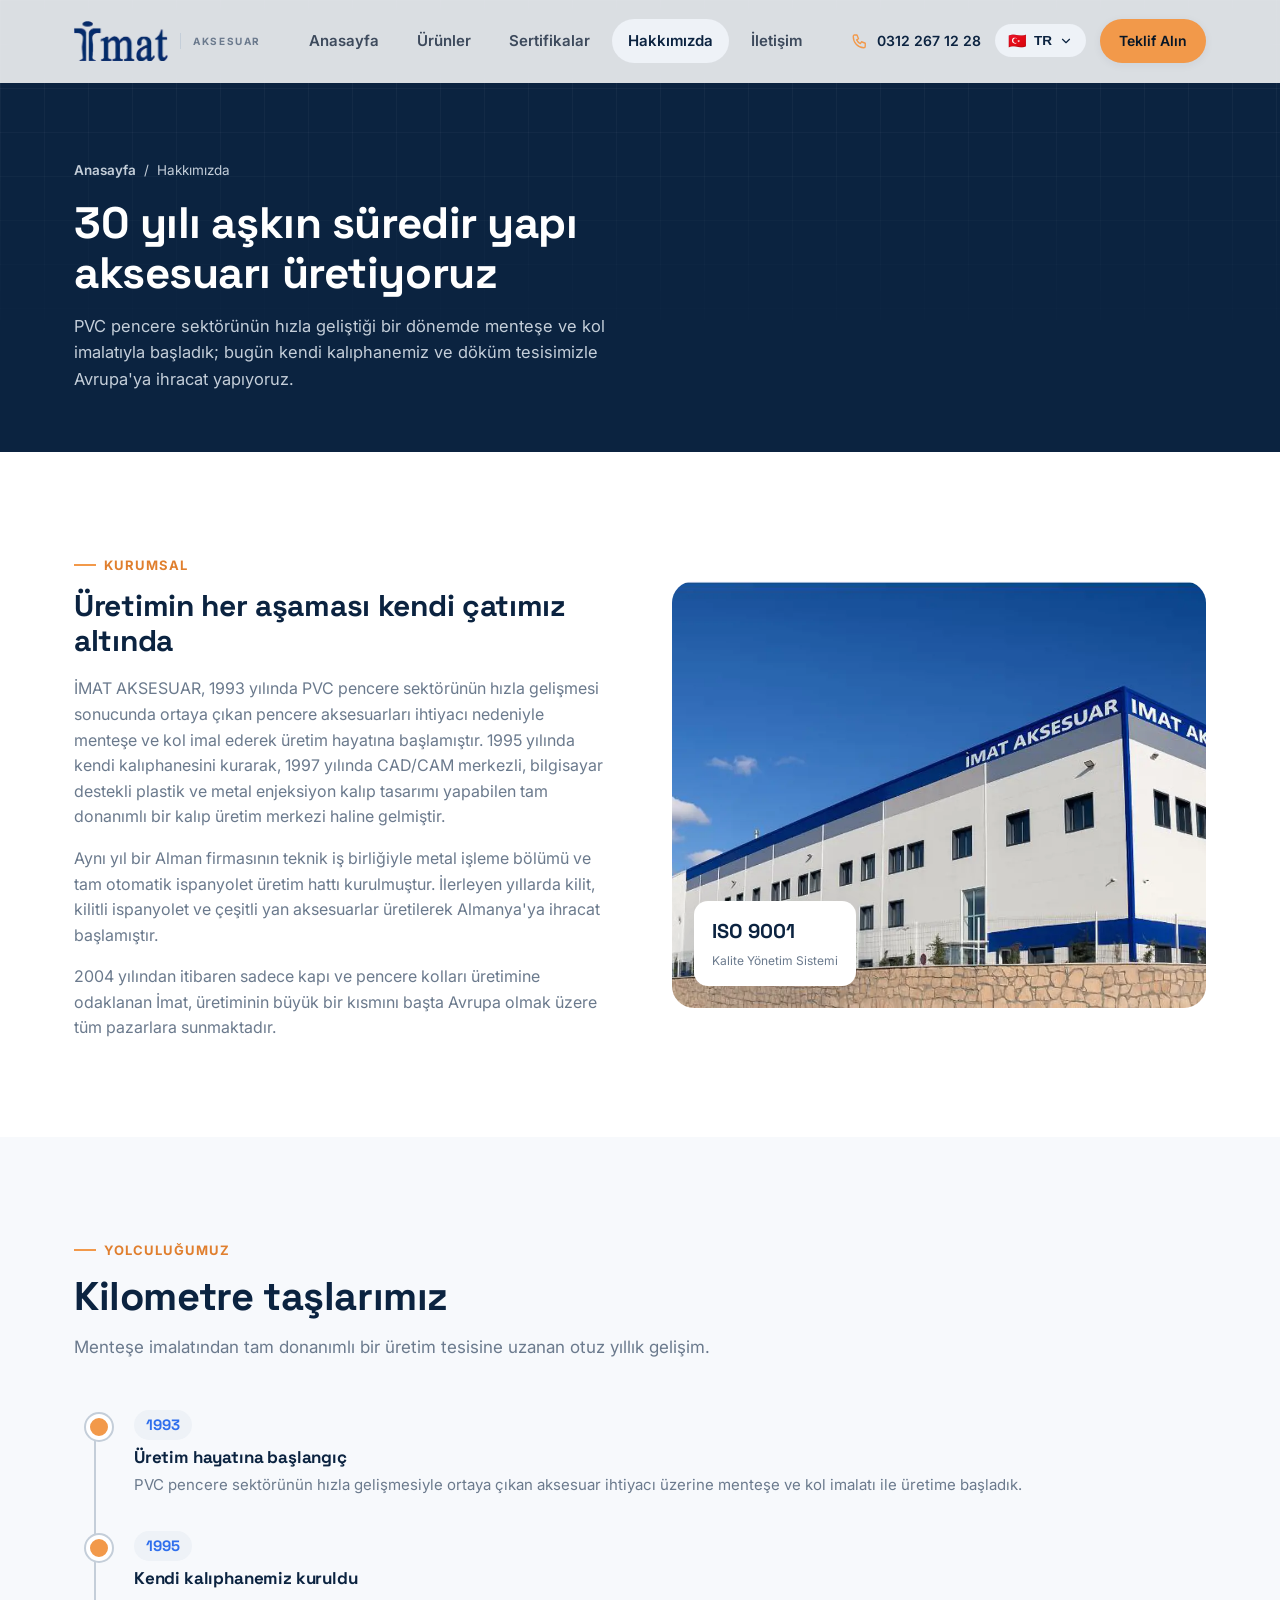
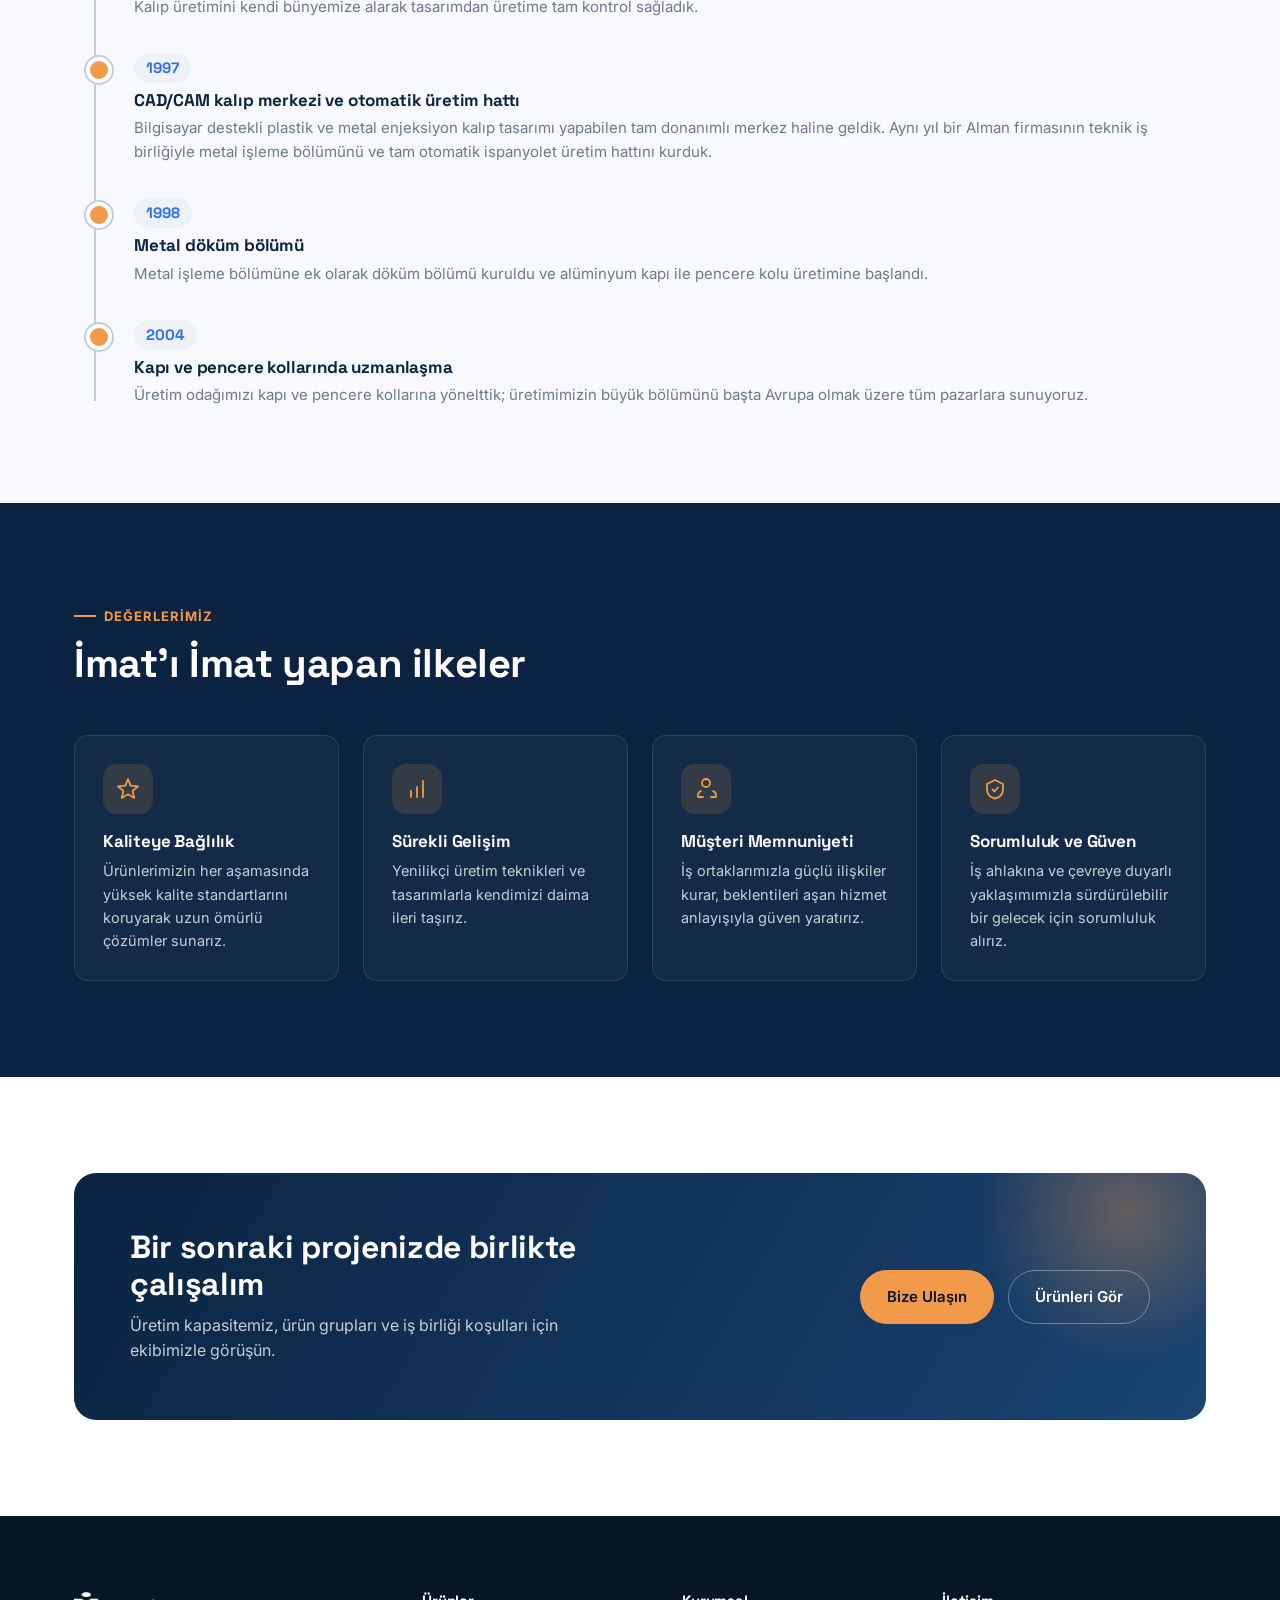
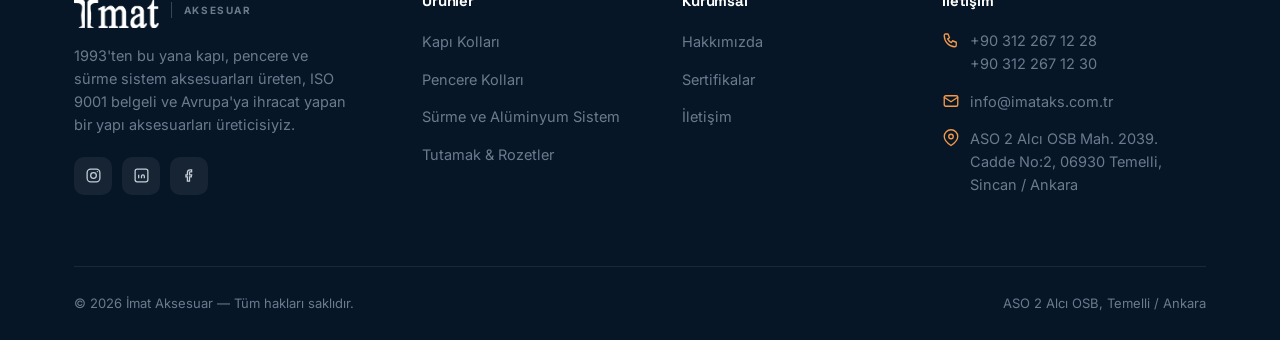
==== commit d50866cb: "Ana sayfa hero'sunu etkileşimli ev noktalarıyla tamamla, dil seçici ve mikro-etkileşimler ekle - Yar" ====
--- a/hakkimizda.html
+++ b/hakkimizda.html
@@ -31,6 +31,17 @@
         <svg viewBox="0 0 24 24" fill="none" stroke="currentColor" stroke-width="1.8" stroke-linecap="round" stroke-linejoin="round"><path d="M4 4h4l2 5-2.5 1.5a11 11 0 0 0 5 5L14 13l5 2v4a2 2 0 0 1-2 2C9.6 21 3 14.4 3 6a2 2 0 0 1 1-2z"/></svg>
         0312 267 12 28
       </a>
+      <div class="lang-switch">
+        <button type="button" class="lang-switch-btn" aria-haspopup="true" aria-expanded="false">
+          <span class="lang-flag" aria-hidden="true">🇹🇷</span>
+          <span class="lang-code">TR</span>
+          <svg class="lang-caret" viewBox="0 0 24 24" fill="none" stroke="currentColor" stroke-width="2" stroke-linecap="round" stroke-linejoin="round"><path d="M6 9l6 6 6-6"/></svg>
+        </button>
+        <div class="lang-menu" role="menu">
+          <button type="button" class="lang-option is-active" role="menuitem" data-lang="tr"><span aria-hidden="true">🇹🇷</span> Türkçe</button>
+          <button type="button" class="lang-option" role="menuitem" data-lang="en"><span aria-hidden="true">🇬🇧</span> English</button>
+        </div>
+      </div>
       <a href="iletisim.html" class="btn btn--primary btn--sm">Teklif Alın</a>
       <button class="nav-toggle" aria-label="Menü" aria-expanded="false">
         <svg viewBox="0 0 24 24" fill="none" stroke="currentColor" stroke-width="1.8" stroke-linecap="round"><path d="M3 6h18M3 12h18M3 18h18"/></svg>
--- a/css/style.css
+++ b/css/style.css
@@ -189,6 +189,88 @@
 }
 .header-phone svg { width: 18px; height: 18px; color: var(--amber-500); }
 
+/* Language switch */
+.lang-switch { position: relative; }
+.lang-switch-btn {
+  display: flex;
+  align-items: center;
+  gap: 7px;
+  background: var(--gray-100);
+  border: 1px solid transparent;
+  border-radius: 999px;
+  padding: 8px 12px;
+  font-weight: 600;
+  font-size: 13.5px;
+  color: var(--navy-900);
+  cursor: pointer;
+  transition: background .18s ease, border-color .18s ease;
+}
+.lang-switch-btn:hover, .lang-switch-btn:focus-visible { background: var(--gray-300); }
+.lang-flag { font-size: 15px; line-height: 1; }
+.lang-caret { width: 14px; height: 14px; transition: transform .2s ease; }
+.lang-switch.is-open .lang-caret { transform: rotate(180deg); }
+
+.lang-menu {
+  position: absolute;
+  top: calc(100% + 10px);
+  right: 0;
+  min-width: 172px;
+  background: var(--white);
+  border-radius: var(--radius-md);
+  box-shadow: var(--shadow-lg);
+  padding: 8px;
+  opacity: 0;
+  visibility: hidden;
+  transform: translateY(-6px);
+  transition: opacity .18s ease, transform .18s ease, visibility .18s;
+  z-index: 1100;
+}
+.lang-switch.is-open .lang-menu { opacity: 1; visibility: visible; transform: translateY(0); }
+.lang-option {
+  display: flex;
+  align-items: center;
+  gap: 10px;
+  width: 100%;
+  background: none;
+  border: none;
+  border-radius: var(--radius-sm);
+  padding: 10px 12px;
+  font-size: 14px;
+  font-weight: 600;
+  color: var(--gray-700);
+  cursor: pointer;
+  text-align: left;
+  transition: background .15s ease;
+}
+.lang-option:hover, .lang-option:focus-visible { background: var(--gray-50); }
+.lang-option.is-active { color: var(--navy-900); }
+.lang-option.is-active::after {
+  content: "";
+  width: 7px; height: 7px;
+  border-radius: 50%;
+  background: var(--amber-500);
+  margin-left: auto;
+}
+
+.toast {
+  position: fixed;
+  left: 50%;
+  bottom: 30px;
+  transform: translate(-50%, 12px);
+  background: var(--navy-950);
+  color: var(--white);
+  font-size: 14px;
+  font-weight: 600;
+  padding: 13px 22px;
+  border-radius: 999px;
+  box-shadow: var(--shadow-lg);
+  opacity: 0;
+  pointer-events: none;
+  transition: opacity .25s ease, transform .25s ease;
+  z-index: 2100;
+}
+.toast.show { opacity: 1; transform: translate(-50%, 0); }
+
 .nav-toggle {
   display: none;
   width: 42px; height: 42px;
@@ -207,9 +289,6 @@
 .hero {
   position: relative;
   padding: 168px 0 100px;
-  background:
-    linear-gradient(100deg, rgba(7,22,39,0.95) 0%, rgba(7,22,39,0.86) 42%, rgba(7,22,39,0.45) 72%, rgba(7,22,39,0.30) 100%),
-    url("../assets/hero.webp") center/cover no-repeat;
   color: var(--white);
   overflow: hidden;
 }
@@ -217,20 +296,13 @@
   content: "";
   position: absolute;
   inset: 0;
+  z-index: 1;
   background-image:
     linear-gradient(rgba(255,255,255,0.04) 1px, transparent 1px),
     linear-gradient(90deg, rgba(255,255,255,0.04) 1px, transparent 1px);
   background-size: 44px 44px;
   mask-image: linear-gradient(180deg, black, transparent 75%);
   pointer-events: none;
-}
-.hero-grid {
-  position: relative;
-  z-index: 1;
-  display: grid;
-  grid-template-columns: 1.05fr 0.95fr;
-  gap: 48px;
-  align-items: center;
 }
 .hero-badge {
   display: inline-flex;
@@ -265,74 +337,286 @@
   max-width: 540px;
   margin-bottom: 34px;
 }
-.hero-actions { display: flex; gap: 14px; flex-wrap: wrap; margin-bottom: 52px; }
-
-.hero-stats {
+.hero-actions { display: flex; gap: 14px; flex-wrap: wrap; margin-bottom: 0; }
+
+/* ==========================================================================
+   Hero — interactive house hotspots
+   ========================================================================== */
+.hero-media {
+  position: absolute;
+  inset: 0;
+  z-index: 0;
+}
+.hero-media img {
+  width: 100%;
+  height: 100%;
+  object-fit: cover;
+}
+.hero-scrim {
+  position: absolute;
+  inset: 0;
+  background: linear-gradient(100deg, rgba(7,22,39,0.95) 0%, rgba(7,22,39,0.86) 42%, rgba(7,22,39,0.45) 72%, rgba(7,22,39,0.30) 100%);
+}
+
+/* Spotlight overlay — dims the photo away from the active hotspot */
+.hero-spotlight {
+  position: absolute;
+  inset: 0;
+  z-index: 1;
+  background: radial-gradient(circle at var(--sx, 50%) var(--sy, 50%), transparent 0, transparent 90px, rgba(7,22,39,0.55) 260px);
+  opacity: 0;
+  transition: opacity .45s ease;
+  pointer-events: none;
+}
+.hero-hotspots.has-open ~ .hero-spotlight,
+.hero-spotlight.is-visible { opacity: 1; }
+
+.hero-content { position: relative; z-index: 3; pointer-events: none; }
+.hero-content > * { max-width: 560px; }
+.hero-content .hero-actions,
+.hero-content .hero-badge { pointer-events: auto; }
+
+.hero-hint {
+  display: flex;
+  align-items: center;
+  gap: 10px;
+  margin-top: 44px;
+  font-size: 13.5px;
+  color: var(--gray-300);
+}
+.hero-hint svg { width: 18px; height: 18px; color: var(--amber-500); flex-shrink: 0; }
+
+.hero-hotspots {
+  position: absolute;
+  inset: 0;
+  z-index: 2;
+}
+.hotspot {
+  position: absolute;
+  left: var(--x, 50%);
+  top: var(--y, 50%);
+  transform: translate(-50%, -50%);
+}
+.hotspot-pin {
+  position: relative;
+  width: 26px;
+  height: 26px;
+  border-radius: 50%;
+  background: transparent;
+  border: none;
+  cursor: pointer;
+  display: flex;
+  align-items: center;
+  justify-content: center;
+  padding: 9px;
+}
+.hotspot-pin::before,
+.hotspot-pin::after {
+  content: "";
+  position: absolute;
+  inset: 0;
+  border-radius: 50%;
+  border: 1.5px solid rgba(255,255,255,0.85);
+}
+.hotspot-pin::after {
+  animation: hotspot-ping 2.4s cubic-bezier(.3,.6,.3,1) infinite;
+}
+.hotspot-pin:hover::after,
+.hotspot-pin:focus-visible::after { animation-play-state: paused; }
+@keyframes hotspot-ping {
+  0% { transform: scale(1); opacity: .9; }
+  100% { transform: scale(2.1); opacity: 0; }
+}
+.pin-dot {
+  position: relative;
+  width: 8px;
+  height: 8px;
+  border-radius: 50%;
+  background: var(--amber-500);
+  box-shadow: 0 0 0 4px rgba(242,153,74,0.25);
+  transition: transform .2s ease, background .2s ease;
+}
+.hotspot-pin:hover .pin-dot,
+.hotspot-pin:focus-visible .pin-dot,
+.hotspot.is-open .pin-dot { transform: scale(1.25); background: var(--white); }
+.hotspot-pin:focus-visible { outline: 2px solid var(--white); outline-offset: 4px; border-radius: 50%; }
+
+.pin-label {
+  position: absolute;
+  bottom: calc(100% + 10px);
+  left: 50%;
+  transform: translate(-50%, 4px);
+  white-space: nowrap;
+  background: rgba(7,22,39,0.92);
+  color: var(--white);
+  font-size: 12.5px;
+  font-weight: 600;
+  padding: 6px 12px;
+  border-radius: 999px;
+  opacity: 0;
+  pointer-events: none;
+  transition: opacity .18s ease, transform .18s ease;
+}
+.hotspot-pin:hover .pin-label,
+.hotspot-pin:focus-visible .pin-label { opacity: 1; transform: translate(-50%, 0); }
+.hotspot.is-open .pin-label { opacity: 0; }
+
+.hotspot-card {
+  position: absolute;
+  top: calc(100% + 18px);
+  left: 50%;
+  transform: translate(-50%, 8px) scale(0.92);
+  transform-origin: top center;
+  width: 300px;
+  background: var(--white);
+  border-radius: var(--radius-lg);
+  box-shadow: var(--shadow-lg);
+  padding: 16px;
+  display: flex;
+  gap: 14px;
+  opacity: 0;
+  visibility: hidden;
+  pointer-events: none;
+  transition: opacity .28s ease, transform .28s ease, visibility .28s;
+}
+.hotspot.is-open .hotspot-card {
+  opacity: 1;
+  visibility: visible;
+  pointer-events: auto;
+  transform: translate(-50%, 0) scale(1);
+}
+/* Edge-aware positioning, refined by JS at open-time */
+.hotspot-card.card-left { left: auto; right: 0; transform: translate(0, 8px) scale(0.92); transform-origin: top right; }
+.hotspot.is-open .hotspot-card.card-left { transform: translate(0, 0) scale(1); }
+.hotspot-card.card-right { left: 0; transform: translate(0, 8px) scale(0.92); transform-origin: top left; }
+.hotspot.is-open .hotspot-card.card-right { transform: translate(0, 0) scale(1); }
+.hotspot-card.card-top { top: auto; bottom: calc(100% + 18px); transform: translate(-50%, -8px) scale(0.92); transform-origin: bottom center; }
+.hotspot.is-open .hotspot-card.card-top { transform: translate(-50%, 0) scale(1); }
+
+.hs-thumb {
+  width: 104px;
+  height: 104px;
+  flex-shrink: 0;
+  border-radius: var(--radius-sm);
+  background: var(--gray-50);
+  display: flex;
+  align-items: center;
+  justify-content: center;
+  overflow: hidden;
+}
+.hs-thumb img { width: 100%; height: 100%; object-fit: contain; transform: scale(1.65); }
+.hs-body { min-width: 0; }
+.hs-tag {
+  display: inline-block;
+  font-size: 11px;
+  font-weight: 700;
+  letter-spacing: 0.05em;
+  text-transform: uppercase;
+  color: var(--amber-600);
+  margin-bottom: 4px;
+}
+.hs-body h3 { font-size: 15px; color: var(--navy-900); margin-bottom: 4px; }
+.hs-body p { font-size: 12.5px; color: var(--gray-500); margin-bottom: 8px; line-height: 1.45; }
+.hs-body a {
+  display: inline-flex;
+  align-items: center;
+  gap: 5px;
+  font-size: 12.5px;
+  font-weight: 700;
+  color: var(--blue-600);
+}
+.hs-body a svg { width: 13px; height: 13px; }
+
+/* Staggered inner reveal once a card opens */
+.hotspot.is-open .hs-thumb,
+.hotspot.is-open .hs-tag,
+.hotspot.is-open .hs-body h3,
+.hotspot.is-open .hs-body p,
+.hotspot.is-open .hs-body a {
+  animation: hs-fade-up .35s ease both;
+}
+.hotspot.is-open .hs-thumb { animation-delay: .04s; }
+.hotspot.is-open .hs-tag { animation-delay: .08s; }
+.hotspot.is-open .hs-body h3 { animation-delay: .12s; }
+.hotspot.is-open .hs-body p { animation-delay: .16s; }
+.hotspot.is-open .hs-body a { animation-delay: .2s; }
+@keyframes hs-fade-up {
+  from { opacity: 0; transform: translateY(6px); }
+  to { opacity: 1; transform: translateY(0); }
+}
+
+@media (prefers-reduced-motion: reduce) {
+  .hotspot-pin::after { animation: none; }
+  .hotspot-card,
+  .hotspot-card.card-left,
+  .hotspot-card.card-right,
+  .hotspot-card.card-top { transition: opacity .01s linear; transform: none !important; }
+  .hotspot.is-open .hs-thumb,
+  .hotspot.is-open .hs-tag,
+  .hotspot.is-open .hs-body h3,
+  .hotspot.is-open .hs-body p,
+  .hotspot.is-open .hs-body a { animation: none; }
+}
+
+@media (max-width: 560px) {
+  .hotspot-card {
+    position: fixed;
+    left: 16px;
+    right: 16px;
+    bottom: 16px;
+    top: auto;
+    width: auto;
+    transform: translateY(16px) scale(1);
+    transform-origin: bottom center;
+  }
+  .hotspot.is-open .hotspot-card,
+  .hotspot-card.card-left,
+  .hotspot-card.card-right,
+  .hotspot-card.card-top { left: 16px; right: 16px; bottom: 16px; top: auto; transform: translateY(0) scale(1); }
+}
+
+/* ==========================================================================
+   Hero stats strip
+   ========================================================================== */
+.hero-stats-strip {
+  position: relative;
+  z-index: 2;
+  margin: -46px auto 0;
+  max-width: calc(var(--container) - 48px);
+  padding: 0 24px;
+}
+.hero-stats-strip .container {
   display: grid;
   grid-template-columns: repeat(4, 1fr);
-  gap: 18px;
-  border-top: 1px solid rgba(255,255,255,0.14);
-  padding-top: 30px;
-}
-.hero-stats .stat b {
+  gap: 0;
+  background: rgba(255,255,255,0.92);
+  backdrop-filter: blur(14px);
+  border: 1px solid rgba(255,255,255,0.6);
+  border-radius: var(--radius-lg);
+  box-shadow: var(--shadow-lg);
+  padding: 26px 0;
+}
+.hero-stats-strip .stat {
+  text-align: center;
+  border-right: 1px solid var(--gray-100);
+}
+.hero-stats-strip .stat:last-child { border-right: none; }
+.hero-stats-strip .stat b {
   display: block;
   font-family: var(--font-head);
-  font-size: 26px;
-  color: var(--white);
-}
-.hero-stats .stat span {
-  font-size: 13px;
-  color: var(--gray-300);
-}
-
-.hero-visual {
-  position: relative;
-  aspect-ratio: 1/1;
-  display: flex;
-  align-items: center;
-  justify-content: center;
-}
-.hero-visual .ring {
-  position: absolute;
-  border-radius: 50%;
-  border: 1px dashed rgba(255,255,255,0.18);
-  animation: spin 60s linear infinite;
-}
-.hero-visual .ring.r1 { inset: 0; }
-.hero-visual .ring.r2 { inset: 14%; border-color: rgba(255,255,255,0.12); animation-direction: reverse; animation-duration: 45s; }
-@keyframes spin { to { transform: rotate(360deg); } }
-@media (prefers-reduced-motion: reduce) { .hero-visual .ring { animation: none; } }
-
-.hero-visual .plate {
-  position: relative;
-  width: 76%;
-  background: rgba(255,255,255,0.94);
-  border: 1px solid rgba(255,255,255,0.5);
-  border-radius: 28px;
-  padding: 10px;
-  overflow: hidden;
-  box-shadow: var(--shadow-lg);
-  animation: floaty 6s ease-in-out infinite;
-}
-@keyframes floaty { 0%,100% { transform: translateY(0); } 50% { transform: translateY(-12px); } }
-@media (prefers-reduced-motion: reduce) { .hero-visual .plate { animation: none; } }
-.hero-visual .plate img { width: 100%; height: auto; transform: scale(1.5); }
-.hero-float {
-  position: absolute;
-  background: var(--white);
+  font-size: 24px;
   color: var(--navy-900);
-  border-radius: var(--radius-md);
-  padding: 14px 18px;
-  box-shadow: var(--shadow-lg);
-  display: flex;
-  align-items: center;
-  gap: 12px;
-  font-size: 13px;
-  font-weight: 700;
-}
-.hero-float svg { width: 22px; height: 22px; color: var(--amber-600); }
-.hero-float.f1 { top: 6%; left: -6%; }
-.hero-float.f2 { bottom: 8%; right: -8%; }
+}
+.hero-stats-strip .stat span {
+  font-size: 12.5px;
+  color: var(--gray-500);
+}
+@media (max-width: 860px) {
+  .hero-stats-strip { margin-top: -30px; }
+  .hero-stats-strip .container { grid-template-columns: repeat(2, 1fr); row-gap: 20px; padding: 22px 0; }
+  .hero-stats-strip .stat:nth-child(2n) { border-right: none; }
+  .hero-stats-strip .stat:nth-child(1), .hero-stats-strip .stat:nth-child(2) { border-bottom: 1px solid var(--gray-100); padding-bottom: 16px; }
+}
 
 /* ==========================================================================
    Product cards
@@ -501,6 +785,8 @@
 .stats-strip .stat { text-align: center; }
 .stats-strip .stat b { display:block; font-family: var(--font-head); font-size: 30px; color: var(--navy-900); }
 .stats-strip .stat span { font-size: 13.5px; color: var(--gray-500); }
+.stats-strip.cols-5 { grid-template-columns: repeat(5, 1fr); }
+.stats-strip.cols-5 .stat b { font-size: 19px; }
 
 /* ==========================================================================
    Certificates
@@ -579,6 +865,7 @@
   background: radial-gradient(circle, rgba(242,153,74,0.35), transparent 65%);
   right: -80px; top: -120px;
 }
+.cta-banner .eyebrow { color: var(--amber-500); position: relative; z-index: 1; }
 .cta-banner h2 { color: var(--white); font-size: clamp(24px, 2.6vw, 32px); margin-bottom: 10px; max-width: 520px; }
 .cta-banner p { color: var(--gray-300); max-width: 460px; }
 .cta-banner .cta-actions { display: flex; gap: 14px; flex-wrap: wrap; position: relative; z-index: 1; }
@@ -782,14 +1069,56 @@
 /* Reveal animation */
 .reveal { opacity: 0; transform: translateY(24px); transition: opacity .7s ease, transform .7s ease; }
 .reveal.in { opacity: 1; transform: translateY(0); }
+.reveal--left { transform: translateX(-28px); }
+.reveal--left.in { transform: translateX(0); }
+.reveal--right { transform: translateX(28px); }
+.reveal--right.in { transform: translateX(0); }
+
+/* Staggered cascade for grid children */
+.grid-4 > .reveal:nth-child(1), .grid-3 > .reveal:nth-child(1) { transition-delay: 0ms; }
+.grid-4 > .reveal:nth-child(2), .grid-3 > .reveal:nth-child(2) { transition-delay: 90ms; }
+.grid-4 > .reveal:nth-child(3), .grid-3 > .reveal:nth-child(3) { transition-delay: 180ms; }
+.grid-4 > .reveal:nth-child(4), .grid-3 > .reveal:nth-child(4) { transition-delay: 270ms; }
+.grid-3 > .reveal:nth-child(5) { transition-delay: 360ms; }
+.grid-3 > .reveal:nth-child(6) { transition-delay: 450ms; }
+
+/* Product card tilt (mousemove-driven, JS sets --rx/--ry, clamped to ~3deg) */
+.product-card {
+  --rx: 0deg;
+  --ry: 0deg;
+  transform: perspective(900px) rotateX(var(--rx)) rotateY(var(--ry)) translateY(0);
+}
+.product-card:hover { transform: perspective(900px) rotateX(var(--rx)) rotateY(var(--ry)) translateY(-6px); }
+
+/* Feature card hover polish */
+.feature-card { transition: border-color .2s ease, background .2s ease, transform .2s ease; }
+.feature-card:hover {
+  border-color: rgba(242,153,74,0.4);
+  background: rgba(255,255,255,0.07);
+  transform: translateY(-3px);
+}
+.feature-card:hover .icon-wrap { background: rgba(242,153,74,0.24); }
+.feature-card .icon-wrap { transition: background .2s ease; }
+
+/* Counters */
+.stat b { font-variant-numeric: tabular-nums; }
+
+@media (prefers-reduced-motion: reduce) {
+  .reveal, .reveal--left, .reveal--right {
+    transition: opacity .2s linear !important;
+    transform: none !important;
+    transition-delay: 0ms !important;
+  }
+  .product-card, .product-card:hover { transform: none !important; }
+  .feature-card, .feature-card:hover { transform: none !important; }
+  .btn { transition: background .18s ease, color .18s ease, border-color .18s ease !important; }
+}
 
 /* ==========================================================================
    Responsive
    ========================================================================== */
 @media (max-width: 1080px) {
   .grid-4 { grid-template-columns: repeat(2, 1fr); }
-  .hero-grid { grid-template-columns: 1fr; }
-  .hero-visual { max-width: 420px; margin: 0 auto; }
   .split, .detail-grid, .detail-grid.reverse { grid-template-columns: 1fr; }
   .detail-grid.reverse .detail-media { order: 0; }
   .detail-media { max-width: 420px; margin: 0 auto; width: 100%; }
@@ -810,9 +1139,9 @@
     gap: 4px;
   }
   .main-nav.open a { padding: 14px 16px; }
-  .hero-stats { grid-template-columns: repeat(2, 1fr); }
   .grid-3 { grid-template-columns: 1fr 1fr; }
   .stats-strip { grid-template-columns: repeat(2, 1fr); }
+  .stats-strip.cols-5 { grid-template-columns: repeat(3, 1fr); }
   .cta-banner { flex-direction: column; align-items: flex-start; text-align: left; }
   .form-row { grid-template-columns: 1fr; }
 }
@@ -820,11 +1149,12 @@
 @media (max-width: 560px) {
   .section { padding: 64px 0; }
   .grid-4, .grid-3, .grid-2 { grid-template-columns: 1fr; }
-  .hero-stats { grid-template-columns: repeat(2, 1fr); }
   .stats-strip { grid-template-columns: repeat(2, 1fr); padding: 26px; }
+  .stats-strip.cols-5 { grid-template-columns: repeat(2, 1fr); }
   .footer-grid { grid-template-columns: 1fr; }
   .cta-banner { padding: 34px; }
   .form-card { padding: 24px; }
   .hero { padding: 140px 0 70px; }
-  .hero-float { display: none; }
-}
+  .lang-code { display: none; }
+  .lang-switch-btn { padding: 8px 10px; }
+}
